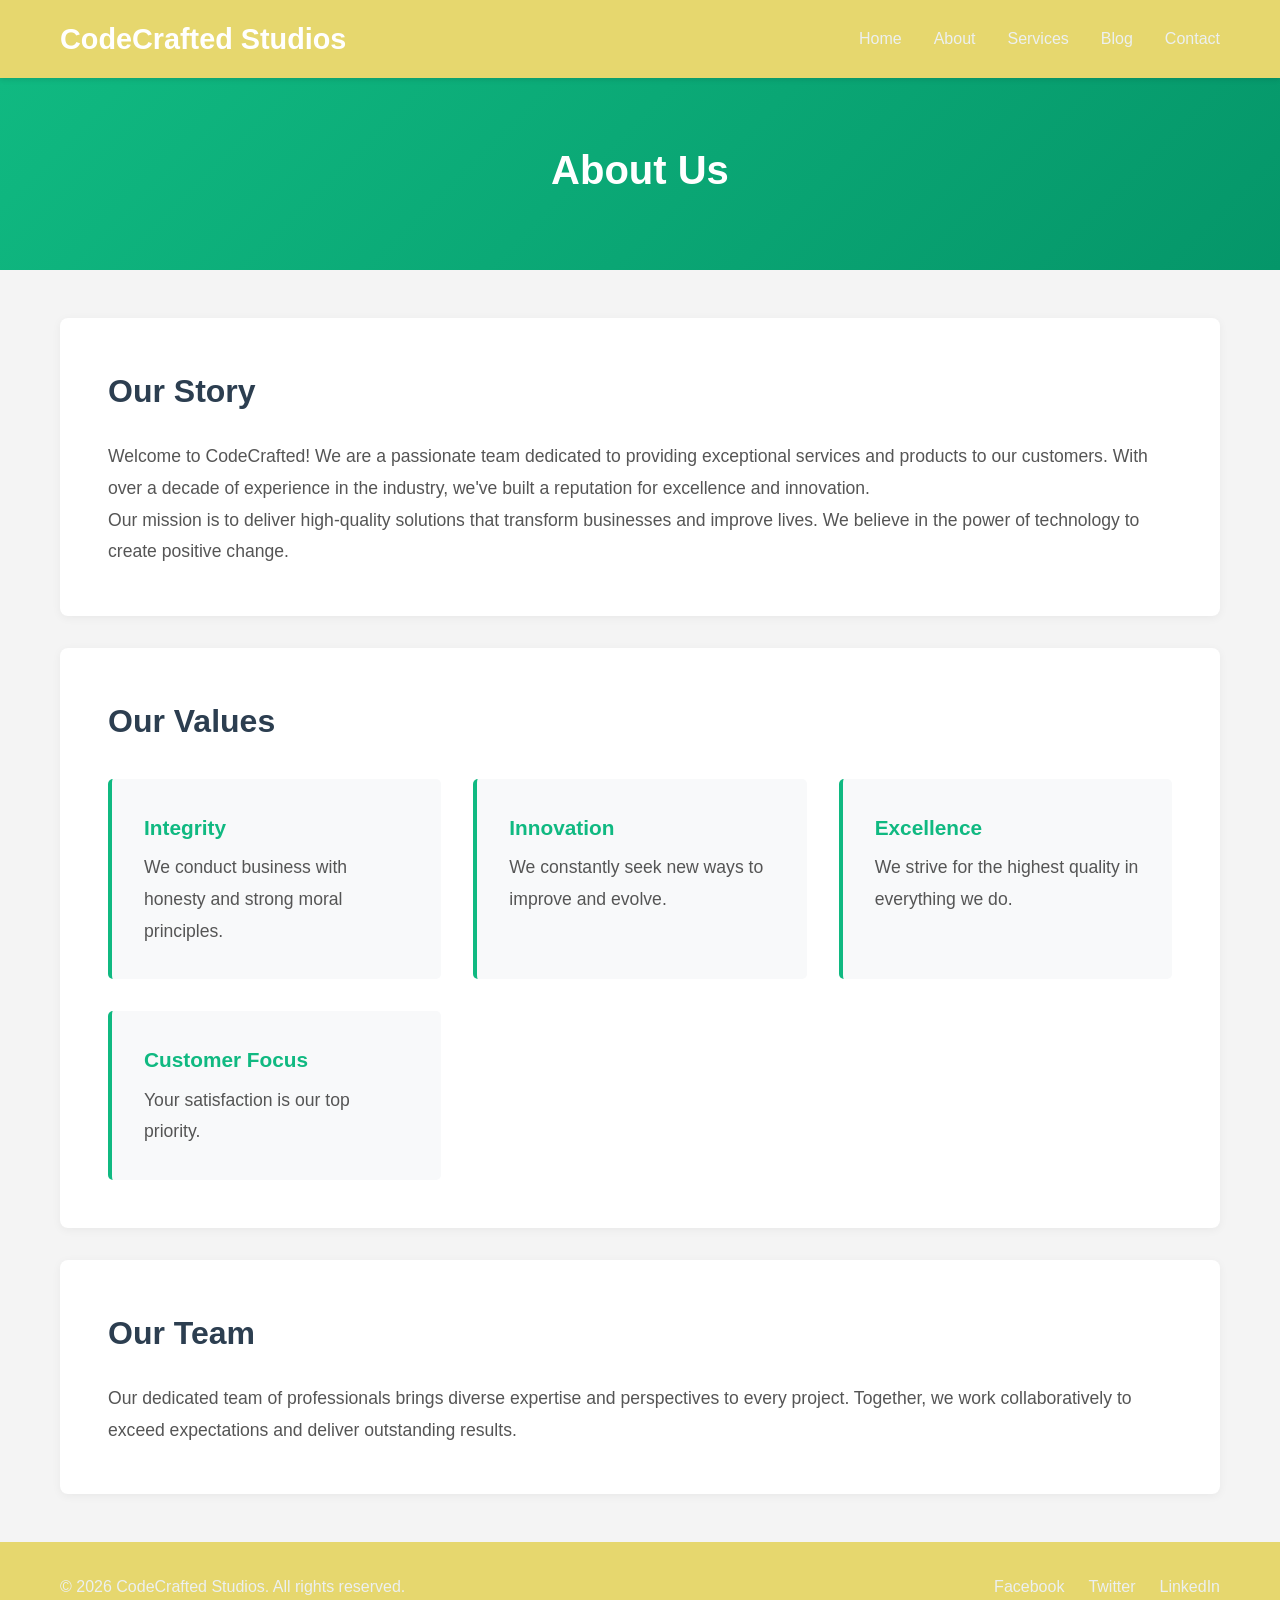
==== pages/about.html @ 83ab66d4 "iitial website built with copilot" ====
<!DOCTYPE html>
<html lang="en">
<head>
    <meta charset="UTF-8">
    <meta name="viewport" content="width=device-width, initial-scale=1.0">
    <title>About Us - My Website</title>
    <link rel="stylesheet" href="../css/style.css">
</head>
<body>
    <nav class="navbar">
        <div class="nav-container">
            <a href="../index.html" class="logo">CodeCrafted Studios</a>
            <ul class="nav-menu">
                <li><a href="../index.html" class="nav-link">Home</a></li>
                <li><a href="about.html" class="nav-link active">About</a></li>
                <li><a href="services.html" class="nav-link">Services</a></li>
                <li><a href="blog.html" class="nav-link">Blog</a></li>
                <li><a href="contact.html" class="nav-link">Contact</a></li>
            </ul>
            <div class="hamburger" id="hamburger">
                <span></span>
                <span></span>
                <span></span>
            </div>
        </div>
    </nav>

    <header class="page-header">
        <h1>About Us</h1>
    </header>

    <main class="container">
        <section class="about-section">
            <h2>Our Story</h2>
            <p>
                Welcome to CodeCrafted! We are a passionate team dedicated to providing exceptional 
                services and products to our customers. With over a decade of experience in the industry, 
                we've built a reputation for excellence and innovation.
            </p>
            <p>
                Our mission is to deliver high-quality solutions that transform businesses and improve 
                lives. We believe in the power of technology to create positive change.
            </p>
        </section>

        <section class="about-section">
            <h2>Our Values</h2>
            <div class="values-grid">
                <div class="value-item">
                    <h3>Integrity</h3>
                    <p>We conduct business with honesty and strong moral principles.</p>
                </div>
                <div class="value-item">
                    <h3>Innovation</h3>
                    <p>We constantly seek new ways to improve and evolve.</p>
                </div>
                <div class="value-item">
                    <h3>Excellence</h3>
                    <p>We strive for the highest quality in everything we do.</p>
                </div>
                <div class="value-item">
                    <h3>Customer Focus</h3>
                    <p>Your satisfaction is our top priority.</p>
                </div>
            </div>
        </section>

        <section class="about-section">
            <h2>Our Team</h2>
            <p>
                Our dedicated team of professionals brings diverse expertise and perspectives to every project. 
                Together, we work collaboratively to exceed expectations and deliver outstanding results.
            </p>
        </section>
    </main>

    <footer class="footer">
        <div class="container">
            <p>&copy; 2026 CodeCrafted Studios. All rights reserved.</p>
            <div class="social-links">
                <a href="#" class="social-link">Facebook</a>
                <a href="#" class="social-link">Twitter</a>
                <a href="#" class="social-link">LinkedIn</a>
            </div>
        </div>
    </footer>

    <script src="../js/script.js"></script>
</body>
</html>
---- css/style.css ----
/* ==========================================
   GENERAL STYLES
   ========================================== */

* {
    margin: 0;
    padding: 0;
    box-sizing: border-box;
}

body {
    font-family: 'Segoe UI', Tahoma, Geneva, Verdana, sans-serif;
    line-height: 1.6;
    color: #333;
    background-color: #f4f4f4;
}

.container {
    max-width: 1200px;
    margin: 0 auto;
    padding: 0 20px;
}

a {
    text-decoration: none;
    color: inherit;
}

/* ==========================================
   NAVIGATION
   ========================================== */

.navbar {
    background-color: #E6D76E;
    padding: 1rem 0;
    position: sticky;
    top: 0;
    z-index: 100;
    box-shadow: 0 2px 5px rgba(0, 0, 0, 0.1);
}

.nav-container {
    max-width: 1200px;
    margin: 0 auto;
    padding: 0 20px;
    display: flex;
    justify-content: space-between;
    align-items: center;
}

.logo {
    font-size: 1.8rem;
    font-weight: bold;
    color: #fff;
    transition: color 0.3s ease;
}

.logo:hover {
    color: #10b981;
}

.nav-menu {
    display: flex;
    list-style: none;
    gap: 2rem;
}

.nav-link {
    color: #ecf0f1;
    transition: color 0.3s ease;
    font-weight: 500;
}

.nav-link:hover,
.nav-link.active {
    color: #10b981;
}

.hamburger {
    display: none;
    flex-direction: column;
    cursor: pointer;
    gap: 6px;
}

.hamburger span {
    width: 25px;
    height: 3px;
    background-color: #fff;
    border-radius: 2px;
    transition: all 0.3s ease;
}

/* ==========================================
   HERO SECTION
   ========================================== */

.hero {
    background: linear-gradient(135deg, #10b981 0%, #059669 100%);
    color: white;
    padding: 100px 20px;
    text-align: center;
    margin-bottom: 3rem;
}

.hero-content h1 {
    font-size: 3rem;
    margin-bottom: 1rem;
    animation: slideDown 0.8s ease-out;
}

.hero-content p {
    font-size: 1.3rem;
    margin-bottom: 2rem;
    animation: slideUp 0.8s ease-out;
}

@keyframes slideDown {
    from {
        opacity: 0;
        transform: translateY(-30px);
    }
    to {
        opacity: 1;
        transform: translateY(0);
    }
}

@keyframes slideUp {
    from {
        opacity: 0;
        transform: translateY(30px);
    }
    to {
        opacity: 1;
        transform: translateY(0);
    }
}

/* ==========================================
   BUTTONS
   ========================================== */

.btn {
    display: inline-block;
    padding: 12px 30px;
    border: none;
    border-radius: 5px;
    font-size: 1rem;
    cursor: pointer;
    transition: all 0.3s ease;
    font-weight: 600;
    text-transform: uppercase;
    letter-spacing: 0.5px;
}

.btn-primary {
    background-color: #10b981;
    color: white;
}

.btn-primary:hover {
    background-color: #059669;
    transform: translateY(-2px);
    box-shadow: 0 5px 15px rgba(16, 185, 129, 0.4);
}

.btn-secondary {
    background-color: #95a5a6;
    color: white;
}

.btn-secondary:hover {
    background-color: #7f8c8d;
}

/* ==========================================
   FEATURES SECTION
   ========================================== */

.features {
    background-color: white;
    padding: 4rem 0;
    margin-bottom: 3rem;
}

.features h2 {
    text-align: center;
    font-size: 2.5rem;
    margin-bottom: 3rem;
    color: #2c3e50;
}

.features-grid {
    display: grid;
    grid-template-columns: repeat(auto-fit, minmax(280px, 1fr));
    gap: 2rem;
}

.feature-card {
    padding: 2rem;
    background: linear-gradient(135deg, #10b981 0%, #059669 100%);
    color: white;
    border-radius: 8px;
    text-align: center;
    transition: transform 0.3s ease, box-shadow 0.3s ease;
}

.feature-card:hover {
    transform: translateY(-10px);
    box-shadow: 0 10px 25px rgba(0, 0, 0, 0.1);
}

.feature-card h3 {
    font-size: 1.5rem;
    margin-bottom: 1rem;
}

/* ==========================================
   PAGE HEADER
   ========================================== */

.page-header {
    background: linear-gradient(135deg, #10b981 0%, #059669 100%);
    color: white;
    padding: 60px 20px;
    text-align: center;
    margin-bottom: 3rem;
}

.page-header h1 {
    font-size: 2.5rem;
    margin-bottom: 0.5rem;
}

.page-header p {
    font-size: 1.1rem;
    opacity: 0.9;
}

/* ==========================================
   ABOUT PAGE
   ========================================== */

.about-section {
    background-color: white;
    padding: 3rem;
    margin-bottom: 2rem;
    border-radius: 8px;
    box-shadow: 0 2px 10px rgba(0, 0, 0, 0.05);
}

.about-section h2 {
    color: #2c3e50;
    font-size: 2rem;
    margin-bottom: 1.5rem;
}

.about-section p {
    font-size: 1.1rem;
    line-height: 1.8;
    color: #555;
}

.values-grid {
    display: grid;
    grid-template-columns: repeat(auto-fit, minmax(250px, 1fr));
    gap: 2rem;
    margin-top: 2rem;
}

.value-item {
    padding: 2rem;
    background-color: #f8f9fa;
    border-left: 4px solid #10b981;
    border-radius: 5px;
}

.value-item h3 {
    color: #10b981;
    font-size: 1.3rem;
    margin-bottom: 0.5rem;
}

/* ==========================================
   SERVICES PAGE
   ========================================== */

.services-section {
    background-color: white;
    padding: 3rem;
    margin-bottom: 2rem;
    border-radius: 8px;
    box-shadow: 0 2px 10px rgba(0, 0, 0, 0.05);
}

.services-grid {
    display: grid;
    grid-template-columns: repeat(auto-fit, minmax(300px, 1fr));
    gap: 2rem;
}

.service-card {
    padding: 2rem;
    border: 1px solid #ecf0f1;
    border-radius: 8px;
    text-align: center;
    transition: all 0.3s ease;
}

.service-card:hover {
    transform: translateY(-5px);
    box-shadow: 0 10px 25px rgba(0, 0, 0, 0.1);
    border-color: #10b981;
}

.service-icon {
    font-size: 3rem;
    margin-bottom: 1rem;
}

.service-card h3 {
    color: #2c3e50;
    font-size: 1.4rem;
    margin-bottom: 1rem;
}

.service-card p {
    color: #555;
    margin-bottom: 1.5rem;
    line-height: 1.6;
}

/* ==========================================
   PRICING SECTION
   ========================================== */

.pricing-section {
    background-color: white;
    padding: 3rem;
    margin-bottom: 2rem;
    border-radius: 8px;
    box-shadow: 0 2px 10px rgba(0, 0, 0, 0.05);
    text-align: center;
}

.pricing-section h2 {
    color: #2c3e50;
    font-size: 2rem;
    margin-bottom: 1rem;
}

.pricing-section > p {
    color: #7f8c8d;
    margin-bottom: 2rem;
    font-size: 1.1rem;
}

.pricing-grid {
    display: grid;
    grid-template-columns: repeat(auto-fit, minmax(280px, 1fr));
    gap: 2rem;
    margin-top: 2rem;
}

.pricing-card {
    padding: 2rem;
    border: 2px solid #ecf0f1;
    border-radius: 8px;
    transition: all 0.3s ease;
}

.pricing-card:hover {
    transform: translateY(-10px);
    box-shadow: 0 10px 25px rgba(0, 0, 0, 0.1);
}

.pricing-card.featured {
    border-color: #10b981;
    transform: scale(1.05);
    box-shadow: 0 5px 20px rgba(16, 185, 129, 0.3);
}

.pricing-card h3 {
    color: #2c3e50;
    font-size: 1.5rem;
    margin-bottom: 1rem;
}

.price {
    font-size: 2.5rem;
    color: #10b981;
    font-weight: bold;
    margin: 1rem 0;
}

.pricing-card ul {
    list-style: none;
    text-align: left;
    margin: 1.5rem 0;
}

.pricing-card li {
    padding: 0.5rem 0;
    color: #555;
    border-bottom: 1px solid #ecf0f1;
}

.pricing-card li:last-child {
    border-bottom: none;
}

/* ==========================================
   BLOG PAGE
   ========================================== */

.blog-section {
    background-color: white;
    padding: 3rem;
    margin-bottom: 2rem;
    border-radius: 8px;
    box-shadow: 0 2px 10px rgba(0, 0, 0, 0.05);
}

.blog-grid {
    display: grid;
    grid-template-columns: repeat(auto-fit, minmax(320px, 1fr));
    gap: 2rem;
}

.blog-card {
    border: 1px solid #ecf0f1;
    border-radius: 8px;
    overflow: hidden;
    transition: all 0.3s ease;
}

.blog-card:hover {
    transform: translateY(-5px);
    box-shadow: 0 10px 25px rgba(0, 0, 0, 0.1);
}

.blog-image {
    width: 100%;
    height: 200px;
    background: linear-gradient(135deg, #10b981 0%, #059669 100%);
    display: flex;
    align-items: center;
    justify-content: center;
    font-size: 4rem;
}

.blog-content {
    padding: 1.5rem;
}

.blog-date {
    color: #7f8c8d;
    font-size: 0.9rem;
}

.blog-card h3 {
    color: #2c3e50;
    font-size: 1.3rem;
    margin: 0.5rem 0;
}

.blog-card p {
    color: #555;
    line-height: 1.6;
    margin-bottom: 1rem;
}

.read-more {
    color: #10b981;
    font-weight: 600;
    transition: color 0.3s ease;
}

.read-more:hover {
    color: #059669;
}

/* ==========================================
   NEWSLETTER SECTION
   ========================================== */

.newsletter-section {
    background-color: white;
    padding: 3rem;
    margin-bottom: 2rem;
    border-radius: 8px;
    box-shadow: 0 2px 10px rgba(0, 0, 0, 0.05);
    text-align: center;
}

.newsletter-section h2 {
    color: #2c3e50;
    font-size: 2rem;
    margin-bottom: 0.5rem;
}

.newsletter-section p {
    color: #7f8c8d;
    margin-bottom: 1.5rem;
}

.newsletter-form {
    display: flex;
    gap: 1rem;
    max-width: 500px;
    margin: 0 auto;
    flex-wrap: wrap;
    justify-content: center;
}

.newsletter-form input {
    flex: 1;
    min-width: 200px;
    padding: 12px 15px;
    border: 1px solid #ecf0f1;
    border-radius: 5px;
    font-size: 1rem;
}

.newsletter-form input:focus {
    outline: none;
    border-color: #10b981;
    box-shadow: 0 0 5px rgba(16, 185, 129, 0.3);
}

/* ==========================================
   CONTACT PAGE
   ========================================== */

.contact-wrapper {
    display: grid;
    grid-template-columns: repeat(auto-fit, minmax(350px, 1fr));
    gap: 2rem;
    background-color: white;
    padding: 3rem;
    border-radius: 8px;
    box-shadow: 0 2px 10px rgba(0, 0, 0, 0.05);
    margin-bottom: 2rem;
}

.contact-info h2,
.contact-form-section h2 {
    color: #2c3e50;
    font-size: 1.8rem;
    margin-bottom: 2rem;
}

.info-item {
    margin-bottom: 2rem;
}

.info-item h3 {
    color: #10b981;
    font-size: 1.2rem;
    margin-bottom: 0.5rem;
}

.info-item p {
    color: #555;
    line-height: 1.8;
}

.info-item a {
    color: #10b981;
    transition: color 0.3s ease;
}

.info-item a:hover {
    color: #059669;
}

.contact-form {
    display: flex;
    flex-direction: column;
    gap: 1.5rem;
}

.form-group {
    display: flex;
    flex-direction: column;
}

.form-group label {
    margin-bottom: 0.5rem;
    color: #2c3e50;
    font-weight: 600;
}

.form-group input,
.form-group textarea {
    padding: 12px;
    border: 1px solid #ecf0f1;
    border-radius: 5px;
    font-size: 1rem;
    font-family: inherit;
    transition: all 0.3s ease;
}

.form-group input:focus,
.form-group textarea:focus {
    outline: none;
    border-color: #10b981;
    box-shadow: 0 0 8px rgba(16, 185, 129, 0.2);
}

.map-section {
    background-color: white;
    padding: 3rem;
    border-radius: 8px;
    box-shadow: 0 2px 10px rgba(0, 0, 0, 0.05);
    margin-bottom: 2rem;
    text-align: center;
}

.map-section h2 {
    color: #2c3e50;
    font-size: 2rem;
    margin-bottom: 0.5rem;
}

.map-section p {
    color: #7f8c8d;
    margin-bottom: 2rem;
}

.map-placeholder {
    width: 100%;
    height: 400px;
    background-color: #ecf0f1;
    border-radius: 8px;
    display: flex;
    align-items: center;
    justify-content: center;
    color: #7f8c8d;
    font-size: 1.2rem;
}

/* ==========================================
   FAQ SECTION
   ========================================== */

.faq-section {
    background-color: white;
    padding: 3rem;
    border-radius: 8px;
    box-shadow: 0 2px 10px rgba(0, 0, 0, 0.05);
    margin-bottom: 2rem;
}

.faq-section h2 {
    color: #2c3e50;
    font-size: 2rem;
    margin-bottom: 2rem;
    text-align: center;
}

.faq-items {
    display: grid;
    gap: 1.5rem;
}

.faq-item {
    padding: 1.5rem;
    border-left: 4px solid #10b981;
    background-color: #f8f9fa;
    border-radius: 5px;
    cursor: pointer;
    transition: all 0.3s ease;
}

.faq-item:hover {
    background-color: #ecf0f1;
    transform: translateX(5px);
}

.faq-question {
    color: #2c3e50;
    font-size: 1.1rem;
    margin-bottom: 0.5rem;
}

.faq-answer {
    color: #555;
    line-height: 1.6;
}

.faq-answer a {
    color: #10b981;
    font-weight: 600;
}

.faq-answer a:hover {
    text-decoration: underline;
}

/* ==========================================
   FOOTER
   ========================================== */

.footer {
    background-color: #E6D76E;
    color: #ecf0f1;
    padding: 2rem 0;
    margin-top: 3rem;
}

.footer .container {
    display: flex;
    justify-content: space-between;
    align-items: center;
    flex-wrap: wrap;
    gap: 1.5rem;
}

.footer p {
    margin: 0;
}

.social-links {
    display: flex;
    gap: 1.5rem;
}

.social-link {
    color: #ecf0f1;
    transition: color 0.3s ease;
}

.social-link:hover {
    color: #10b981;
}

/* ==========================================
   CONTACT SECTION (HOME PAGE)
   ========================================== */

.contact-section {
    background-color: white;
    padding: 4rem 0;
    margin-bottom: 3rem;
}

.contact-section h2 {
    text-align: center;
    font-size: 2.5rem;
    color: #2c3e50;
    margin-bottom: 1rem;
}

.contact-section > .container > p {
    text-align: center;
    color: #7f8c8d;
    font-size: 1.1rem;
    margin-bottom: 2rem;
}

.contact-form-wrapper {
    max-width: 600px;
    margin: 0 auto;
    background-color: #f8f9fa;
    padding: 2rem;
    border-radius: 8px;
    box-shadow: 0 2px 10px rgba(0, 0, 0, 0.05);
}

.quick-contact-form {
    display: flex;
    flex-direction: column;
    gap: 1.5rem;
}

.form-row {
    display: grid;
    grid-template-columns: repeat(auto-fit, minmax(200px, 1fr));
    gap: 1.5rem;
}

.form-group {
    display: flex;
    flex-direction: column;
}

.form-group input,
.form-group textarea {
    padding: 12px 15px;
    border: 1px solid #ecf0f1;
    border-radius: 5px;
    font-size: 1rem;
    font-family: inherit;
    transition: all 0.3s ease;
}

.form-group input::placeholder,
.form-group textarea::placeholder {
    color: #bdc3c7;
}

.form-group input:focus,
.form-group textarea:focus {
    outline: none;
    border-color: #10b981;
    box-shadow: 0 0 8px rgba(16, 185, 129, 0.2);
    background-color: white;
}

.quick-contact-form .btn {
    align-self: flex-start;
    min-width: 150px;
}

/* ==========================================
   RESPONSIVE DESIGN
   ========================================== */

@media (max-width: 768px) {
    .nav-menu {
        display: none;
        position: absolute;
        top: 70px;
        right: 20px;
        flex-direction: column;
        background-color: #E6D76E;
        padding: 1rem;
        gap: 1rem;
        border-radius: 5px;
        min-width: 200px;
    }

    .nav-menu.active {
        display: flex;
    }

    .hamburger {
        display: flex;
    }

    .hamburger.active span:nth-child(1) {
        transform: rotate(45deg) translate(10px, 10px);
    }

    .hamburger.active span:nth-child(2) {
        opacity: 0;
    }

    .hamburger.active span:nth-child(3) {
        transform: rotate(-45deg) translate(7px, -7px);
    }

    .hero-content h1 {
        font-size: 2rem;
    }

    .hero-content p {
        font-size: 1rem;
    }

    .features h2,
    .pricing-section h2,
    .blog-section h2,
    .faq-section h2 {
        font-size: 1.8rem;
    }

    .pricing-card.featured {
        transform: scale(1);
    }

    .newsletter-form {
        flex-direction: column;
    }

    .newsletter-form input {
        width: 100%;
    }

    .footer .container {
        flex-direction: column;
        text-align: center;
    }

    .contact-wrapper {
        grid-template-columns: 1fr;
    }

    .page-header h1 {
        font-size: 2rem;
    }

    .contact-section h2 {
        font-size: 1.8rem;
    }

    .form-row {
        grid-template-columns: 1fr;
    }
}

@media (max-width: 480px) {
    .hero-content h1 {
        font-size: 1.5rem;
    }

    .page-header h1 {
        font-size: 1.5rem;
    }

    .btn {
        padding: 10px 20px;
        font-size: 0.9rem;
    }

    .hero {
        padding: 50px 20px;
    }

    .features,
    .about-section,
    .services-section,
    .pricing-section,
    .blog-section,
    .contact-wrapper,
    .contact-section,
    .map-section,
    .faq-section,
    .newsletter-section {
        padding: 1.5rem;
    }
}
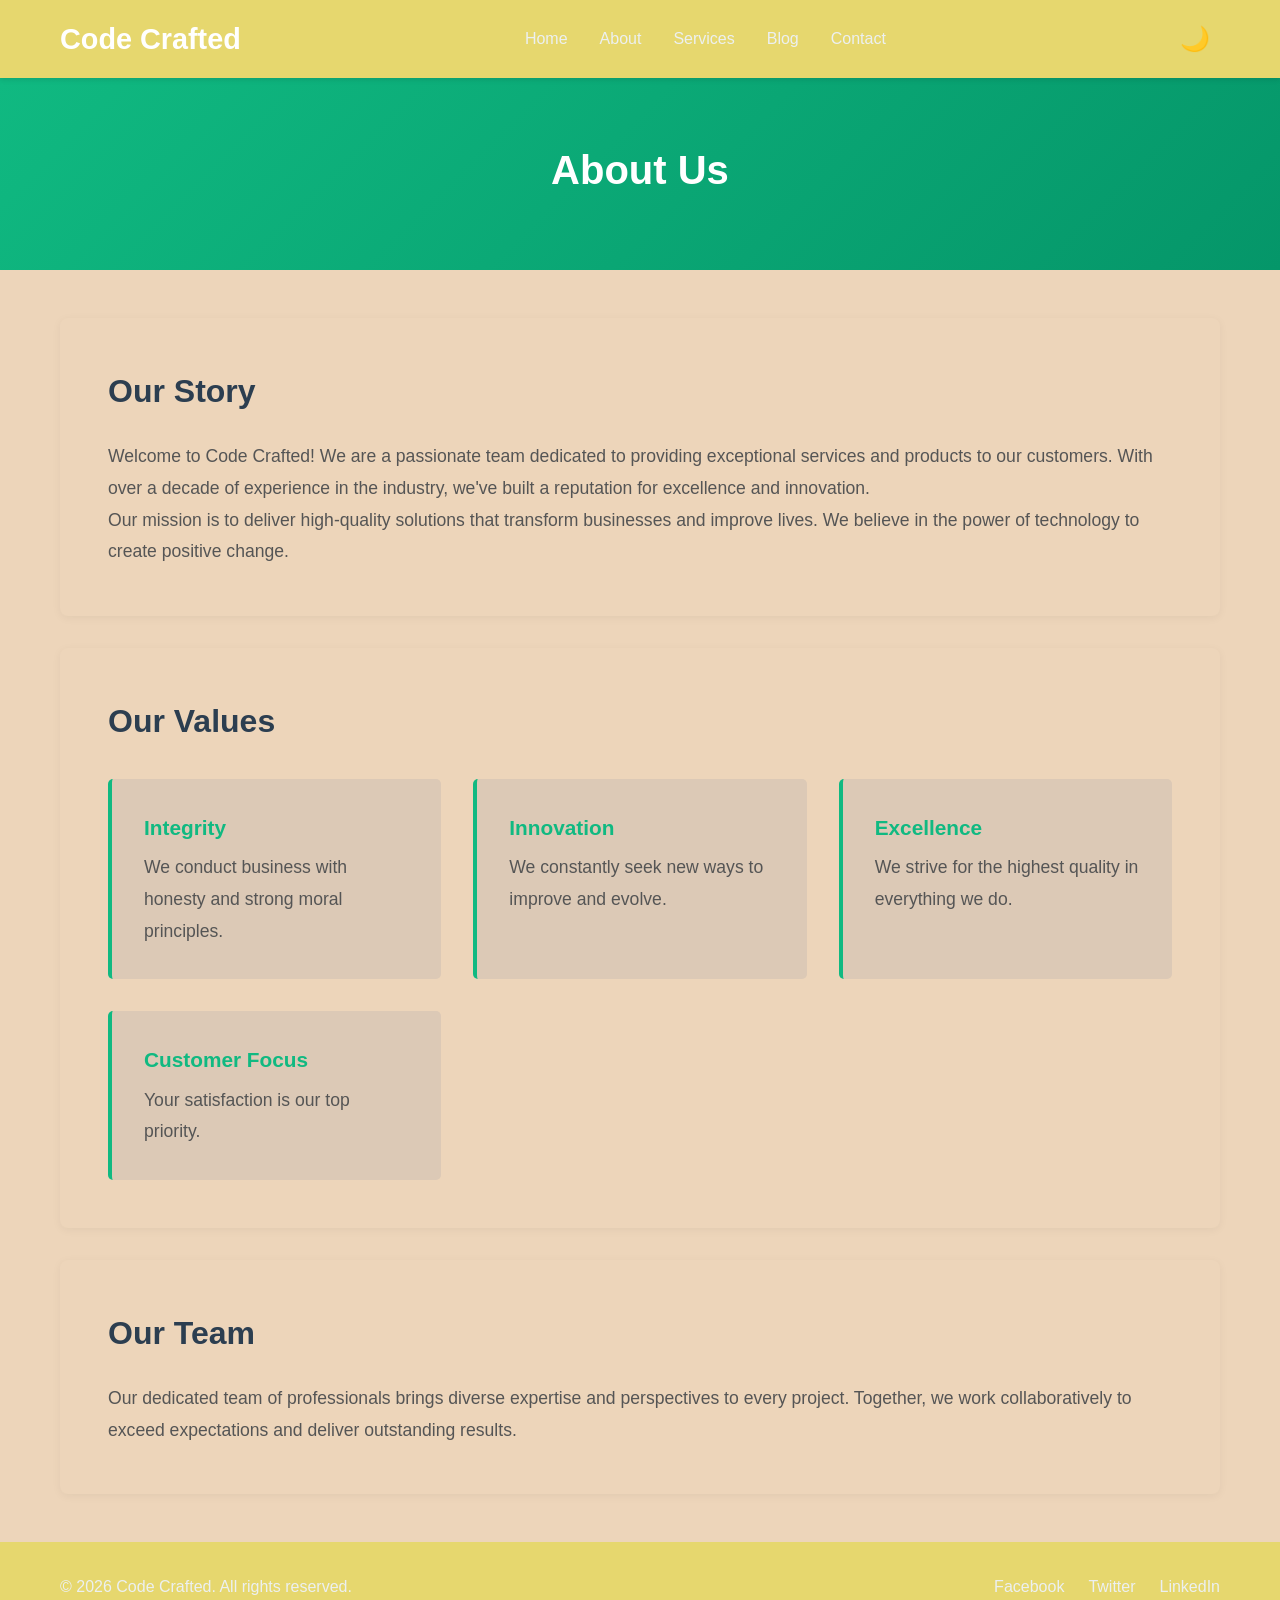
==== commit 47725e12: "FAQs, dark mode" ====
--- a/pages/about.html
+++ b/pages/about.html
@@ -3,13 +3,13 @@
 <head>
     <meta charset="UTF-8">
     <meta name="viewport" content="width=device-width, initial-scale=1.0">
-    <title>About Us - My Website</title>
+    <title>About Us - Code Crafted</title>
     <link rel="stylesheet" href="../css/style.css">
 </head>
 <body>
     <nav class="navbar">
         <div class="nav-container">
-            <a href="../index.html" class="logo">CodeCrafted Studios</a>
+            <a href="../index.html" class="logo">Code Crafted</a>
             <ul class="nav-menu">
                 <li><a href="../index.html" class="nav-link">Home</a></li>
                 <li><a href="about.html" class="nav-link active">About</a></li>
@@ -17,10 +17,13 @@
                 <li><a href="blog.html" class="nav-link">Blog</a></li>
                 <li><a href="contact.html" class="nav-link">Contact</a></li>
             </ul>
-            <div class="hamburger" id="hamburger">
-                <span></span>
-                <span></span>
-                <span></span>
+            <div class="nav-controls">
+                <button id="darkModeToggle" class="dark-mode-btn" title="Toggle Dark Mode">🌙</button>
+                <div class="hamburger" id="hamburger">
+                    <span></span>
+                    <span></span>
+                    <span></span>
+                </div>
             </div>
         </div>
     </nav>
@@ -33,7 +36,7 @@
         <section class="about-section">
             <h2>Our Story</h2>
             <p>
-                Welcome to CodeCrafted! We are a passionate team dedicated to providing exceptional 
+                Welcome to Code Crafted! We are a passionate team dedicated to providing exceptional 
                 services and products to our customers. With over a decade of experience in the industry, 
                 we've built a reputation for excellence and innovation.
             </p>
@@ -76,7 +79,7 @@
 
     <footer class="footer">
         <div class="container">
-            <p>&copy; 2026 CodeCrafted Studios. All rights reserved.</p>
+            <p>&copy; 2026 Code Crafted. All rights reserved.</p>
             <div class="social-links">
                 <a href="#" class="social-link">Facebook</a>
                 <a href="#" class="social-link">Twitter</a>
--- a/css/style.css
+++ b/css/style.css
@@ -12,7 +12,109 @@
     font-family: 'Segoe UI', Tahoma, Geneva, Verdana, sans-serif;
     line-height: 1.6;
     color: #333;
-    background-color: #f4f4f4;
+    background-color: #EDD5BA;
+    transition: background-color 0.3s ease, color 0.3s ease;
+}
+
+/* Dark Mode Variables */
+body.dark-mode {
+    background-color: #1a1a1a;
+    color: #e0e0e0;
+}
+
+body.dark-mode .navbar {
+    background-color: #2a2a2a;
+    box-shadow: 0 2px 5px rgba(0, 0, 0, 0.3);
+}
+
+body.dark-mode .nav-link {
+    color: #b0b0b0;
+}
+
+body.dark-mode .nav-link:hover,
+body.dark-mode .nav-link.active {
+    color: #10b981;
+}
+
+body.dark-mode .hero {
+    background: linear-gradient(135deg, #0d9567 0%, #044f38 100%);
+}
+
+body.dark-mode .features,
+body.dark-mode .about-section,
+body.dark-mode .services-section,
+body.dark-mode .pricing-section,
+body.dark-mode .blog-section,
+body.dark-mode .contact-wrapper,
+body.dark-mode .contact-section,
+body.dark-mode .map-section,
+body.dark-mode .faq-section,
+body.dark-mode .newsletter-section {
+    background-color: #242424;
+}
+
+body.dark-mode .feature-card,
+body.dark-mode .service-card,
+body.dark-mode .blog-card,
+body.dark-mode .pricing-card,
+body.dark-mode .team-member,
+body.dark-mode .value-item,
+body.dark-mode .faq-item {
+    background-color: #333333;
+    color: #e0e0e0;
+    border: 1px solid #444444;
+}
+
+body.dark-mode .feature-card:hover,
+body.dark-mode .service-card:hover,
+body.dark-mode .blog-card:hover,
+body.dark-mode .pricing-card:hover,
+body.dark-mode .team-member:hover,
+body.dark-mode .value-item:hover,
+body.dark-mode .faq-item:hover {
+    background-color: #3a3a3a;
+    border-color: #555555;
+}
+
+body.dark-mode h1,
+body.dark-mode h2,
+body.dark-mode h3,
+body.dark-mode h4,
+body.dark-mode h5,
+body.dark-mode h6 {
+    color: #ffffff;
+}
+
+body.dark-mode input,
+body.dark-mode textarea,
+body.dark-mode select {
+    background-color: #333333;
+    color: #e0e0e0;
+    border-color: #555555;
+}
+
+body.dark-mode input::placeholder,
+body.dark-mode textarea::placeholder {
+    color: #999999;
+}
+
+body.dark-mode .btn-primary,
+body.dark-mode .btn-secondary {
+    background-color: #10b981;
+    color: white;
+}
+
+body.dark-mode .btn-primary:hover,
+body.dark-mode .btn-secondary:hover {
+    background-color: #059669;
+}
+
+body.dark-mode .faq-question {
+    color: #e0e0e0;
+}
+
+body.dark-mode .faq-toggle-icon {
+    color: #10b981;
 }
 
 .container {
@@ -89,6 +191,36 @@
     background-color: #fff;
     border-radius: 2px;
     transition: all 0.3s ease;
+}
+
+/* ==========================================
+   DARK MODE TOGGLE
+   ========================================== */
+
+.nav-controls {
+    display: flex;
+    align-items: center;
+    gap: 1rem;
+}
+
+.dark-mode-btn {
+    background: none;
+    border: none;
+    font-size: 1.5rem;
+    cursor: pointer;
+    padding: 5px 10px;
+    transition: transform 0.3s ease;
+    display: flex;
+    align-items: center;
+    justify-content: center;
+}
+
+.dark-mode-btn:hover {
+    transform: scale(1.2);
+}
+
+.dark-mode-btn.active {
+    opacity: 0.8;
 }
 
 /* ==========================================
@@ -179,7 +311,7 @@
    ========================================== */
 
 .features {
-    background-color: white;
+    background-color: #EDD5BA;
     padding: 4rem 0;
     margin-bottom: 3rem;
 }
@@ -243,7 +375,7 @@
    ========================================== */
 
 .about-section {
-    background-color: white;
+    background-color: #EDD5BA;
     padding: 3rem;
     margin-bottom: 2rem;
     border-radius: 8px;
@@ -271,7 +403,7 @@
 
 .value-item {
     padding: 2rem;
-    background-color: #f8f9fa;
+    background-color: #DCC9B6;
     border-left: 4px solid #10b981;
     border-radius: 5px;
 }
@@ -287,7 +419,7 @@
    ========================================== */
 
 .services-section {
-    background-color: white;
+    background-color: #EDD5BA;
     padding: 3rem;
     margin-bottom: 2rem;
     border-radius: 8px;
@@ -336,7 +468,7 @@
    ========================================== */
 
 .pricing-section {
-    background-color: white;
+    background-color: #EDD5BA;
     padding: 3rem;
     margin-bottom: 2rem;
     border-radius: 8px;
@@ -415,7 +547,7 @@
    ========================================== */
 
 .blog-section {
-    background-color: white;
+    background-color: #EDD5BA;
     padding: 3rem;
     margin-bottom: 2rem;
     border-radius: 8px;
@@ -486,7 +618,7 @@
    ========================================== */
 
 .newsletter-section {
-    background-color: white;
+    background-color: #EDD5BA;
     padding: 3rem;
     margin-bottom: 2rem;
     border-radius: 8px;
@@ -537,7 +669,7 @@
     display: grid;
     grid-template-columns: repeat(auto-fit, minmax(350px, 1fr));
     gap: 2rem;
-    background-color: white;
+    background-color: #EDD5BA;
     padding: 3rem;
     border-radius: 8px;
     box-shadow: 0 2px 10px rgba(0, 0, 0, 0.05);
@@ -610,7 +742,7 @@
 }
 
 .map-section {
-    background-color: white;
+    background-color: #EDD5BA;
     padding: 3rem;
     border-radius: 8px;
     box-shadow: 0 2px 10px rgba(0, 0, 0, 0.05);
@@ -646,7 +778,7 @@
    ========================================== */
 
 .faq-section {
-    background-color: white;
+    background-color: #EDD5BA;
     padding: 3rem;
     border-radius: 8px;
     box-shadow: 0 2px 10px rgba(0, 0, 0, 0.05);
@@ -668,7 +800,7 @@
 .faq-item {
     padding: 1.5rem;
     border-left: 4px solid #10b981;
-    background-color: #f8f9fa;
+    background-color: #DCC9B6;
     border-radius: 5px;
     cursor: pointer;
     transition: all 0.3s ease;
@@ -763,7 +895,7 @@
 .contact-form-wrapper {
     max-width: 600px;
     margin: 0 auto;
-    background-color: #f8f9fa;
+    background-color: #DCC9B6;
     padding: 2rem;
     border-radius: 8px;
     box-shadow: 0 2px 10px rgba(0, 0, 0, 0.05);
@@ -852,6 +984,15 @@
         transform: rotate(-45deg) translate(7px, -7px);
     }
 
+    .nav-controls {
+        gap: 0.5rem;
+    }
+
+    .dark-mode-btn {
+        font-size: 1.2rem;
+        padding: 5px 8px;
+    }
+
     .hero-content h1 {
         font-size: 2rem;
     }
@@ -931,4 +1072,13 @@
     .newsletter-section {
         padding: 1.5rem;
     }
-}
+
+    /* Dark Mode Mobile Styles */
+    body.dark-mode .nav-menu {
+        background-color: #2a2a2a;
+    }
+
+    body.dark-mode .nav-menu.active {
+        display: flex;
+    }
+}
